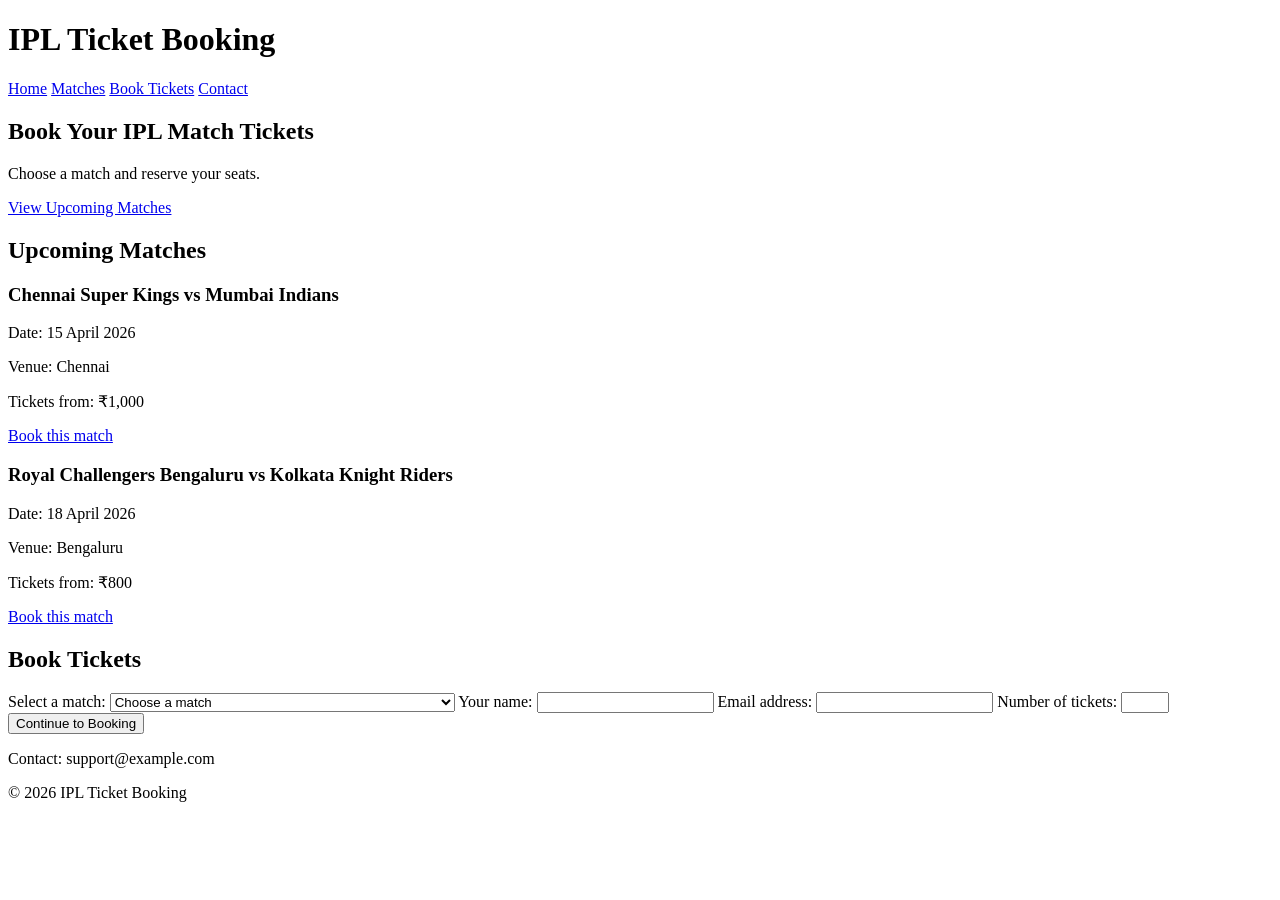
==== index.html @ a3421208 "activity 1" ====
<!DOCTYPE html>
<html lang="en">
<head>
  <meta charset="UTF-8">
  <meta name="viewport" content="width=device-width, initial-scale=1.0">
  <title>IPL Ticket Booking</title>
</head>
<body>

  <header>
    <h1>IPL Ticket Booking</h1>

    <nav aria-label="Main navigation">
      <a href="#home">Home</a>
      <a href="#matches">Matches</a>
      <a href="#booking">Book Tickets</a>
      <a href="#contact">Contact</a>
    </nav>
  </header>

  <main>
    <section id="home">
      <h2>Book Your IPL Match Tickets</h2>
      <p>Choose a match and reserve your seats.</p>
      <a href="#matches">View Upcoming Matches</a>
    </section>

    <section id="matches">
      <h2>Upcoming Matches</h2>

      <article>
        <h3>Chennai Super Kings vs Mumbai Indians</h3>
        <p>Date: 15 April 2026</p>
        <p>Venue: Chennai</p>
        <p>Tickets from: ₹1,000</p>
        <a href="#booking">Book this match</a>
      </article>

      <article>
        <h3>Royal Challengers Bengaluru vs Kolkata Knight Riders</h3>
        <p>Date: 18 April 2026</p>
        <p>Venue: Bengaluru</p>
        <p>Tickets from: ₹800</p>
        <a href="#booking">Book this match</a>
      </article>
    </section>

    <section id="booking">
      <h2>Book Tickets</h2>

      <form action="#" method="post">
        <label for="match">Select a match:</label>
        <select id="match" name="match" required>
          <option value="">Choose a match</option>
          <option value="csk-mi">Chennai Super Kings vs Mumbai Indians</option>
          <option value="rcb-kkr">Royal Challengers Bengaluru vs Kolkata Knight Riders</option>
        </select>

        <label for="name">Your name:</label>
        <input type="text" id="name" name="name" required>

        <label for="email">Email address:</label>
        <input type="email" id="email" name="email" required>

        <label for="tickets">Number of tickets:</label>
        <input type="number" id="tickets" name="tickets" min="1" max="10" required>

        <button type="submit">Continue to Booking</button>
      </form>
    </section>
  </main>

  <footer id="contact">
    <p>Contact: support@example.com</p>
    <p>&copy; 2026 IPL Ticket Booking</p>
  </footer>

</body>
</html>
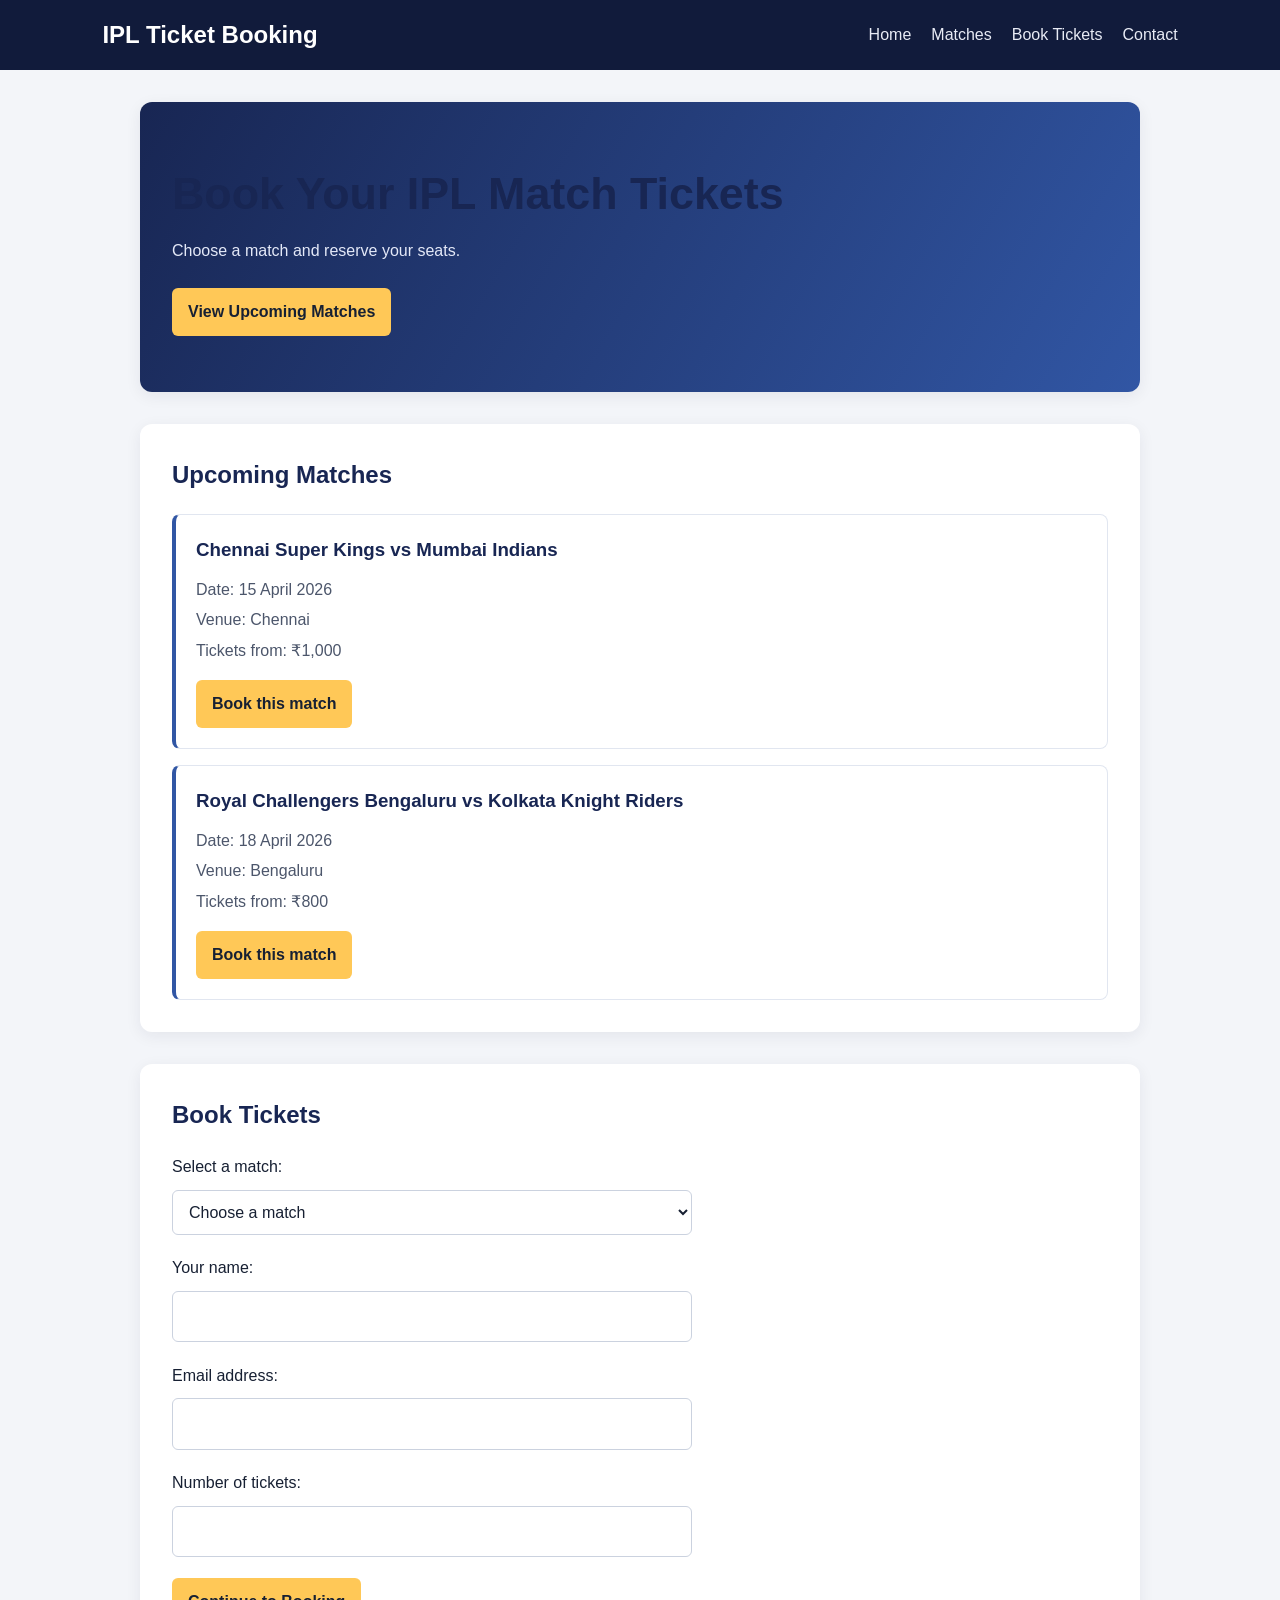
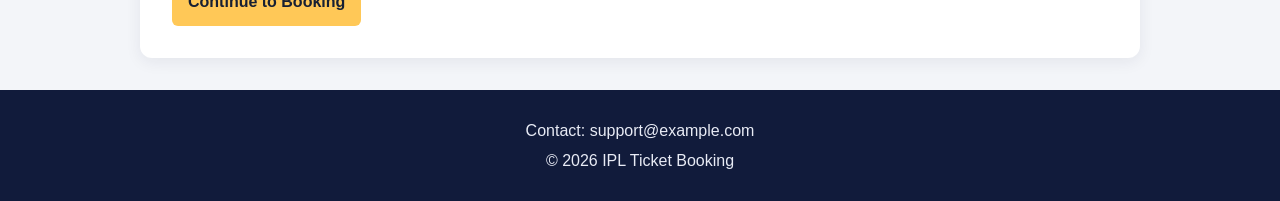
==== commit 5a06fe33: "the activity 2" ====
--- a/index.html
+++ b/index.html
@@ -4,6 +4,7 @@
   <meta charset="UTF-8">
   <meta name="viewport" content="width=device-width, initial-scale=1.0">
   <title>IPL Ticket Booking</title>
+  <link rel="stylesheet" href="style.css">
 </head>
 <body>
 
--- a/style.css
+++ b/style.css
@@ -0,0 +1,193 @@
+:root {
+  font-family: Arial, Helvetica, sans-serif;
+  color: #172033;
+  background-color: #f3f5f9;
+  font-synthesis: none;
+  text-rendering: optimizeLegibility;
+}
+
+* {
+  box-sizing: border-box;
+}
+
+body {
+  margin: 0;
+  line-height: 1.6;
+}
+
+header {
+  display: flex;
+  align-items: center;
+  justify-content: space-between;
+  gap: 1rem;
+  padding: 1rem 8%;
+  color: #fff;
+  background-color: #111b3b;
+}
+
+header h1 {
+  margin: 0;
+  font-size: 1.5rem;
+}
+
+nav {
+  display: flex;
+  flex-wrap: wrap;
+  gap: 1.25rem;
+}
+
+nav a,
+#home a,
+article a {
+  color: inherit;
+  text-decoration: none;
+}
+
+nav a {
+  color: #e8ebf5;
+}
+
+nav a:hover {
+  color: #ffc857;
+}
+
+main {
+  width: min(100% - 2rem, 1000px);
+  margin: 2rem auto;
+}
+
+section {
+  margin-bottom: 2rem;
+  padding: 2rem;
+  border-radius: 12px;
+  background-color: #fff;
+  box-shadow: 0 4px 16px rgb(23 32 51 / 7%);
+}
+
+#home {
+  padding: 3.5rem 2rem;
+  color: #fff;
+  background: linear-gradient(120deg, #182653, #3156a4);
+}
+
+#home h2 {
+  margin: 0 0 0.5rem;
+  font-size: clamp(1.8rem, 5vw, 2.8rem);
+}
+
+#home p {
+  margin: 0 0 1.5rem;
+  color: #e4e9f8;
+}
+
+#home a,
+article a,
+button {
+  display: inline-block;
+  padding: 0.7rem 1rem;
+  border: 0;
+  border-radius: 6px;
+  color: #172033;
+  background-color: #ffc857;
+  font: inherit;
+  font-weight: 700;
+  text-decoration: none;
+  cursor: pointer;
+}
+
+#home a:hover,
+article a:hover,
+button:hover {
+  background-color: #f2b533;
+}
+
+section h2 {
+  margin-top: 0;
+  color: #182653;
+}
+
+#matches article {
+  margin-top: 1rem;
+  padding: 1.25rem;
+  border: 1px solid #e1e6f0;
+  border-left: 4px solid #3156a4;
+  border-radius: 8px;
+}
+
+article h3 {
+  margin: 0 0 0.75rem;
+  color: #182653;
+}
+
+article p {
+  margin: 0.3rem 0;
+  color: #4c566b;
+}
+
+article a {
+  margin-top: 0.75rem;
+}
+
+form {
+  display: grid;
+  gap: 0.6rem;
+  max-width: 520px;
+}
+
+input,
+select {
+  width: 100%;
+  margin-bottom: 0.7rem;
+  padding: 0.75rem;
+  border: 1px solid #cbd2df;
+  border-radius: 6px;
+  color: #172033;
+  background-color: #fff;
+  font: inherit;
+}
+
+input:focus,
+select:focus {
+  outline: 2px solid #3156a4;
+  outline-offset: 1px;
+}
+
+button {
+  justify-self: start;
+}
+
+footer {
+  padding: 1.5rem;
+  color: #e8ebf5;
+  background-color: #111b3b;
+  text-align: center;
+}
+
+footer p {
+  margin: 0.25rem;
+}
+
+@media (max-width: 600px) {
+  header {
+    align-items: flex-start;
+    flex-direction: column;
+    padding: 1rem;
+  }
+
+  nav {
+    gap: 0.75rem 1rem;
+  }
+
+  main {
+    width: min(100% - 1rem, 1000px);
+    margin: 0.5rem auto;
+  }
+
+  section {
+    padding: 1.25rem;
+  }
+
+  #home {
+    padding: 2.5rem 1.25rem;
+  }
+}
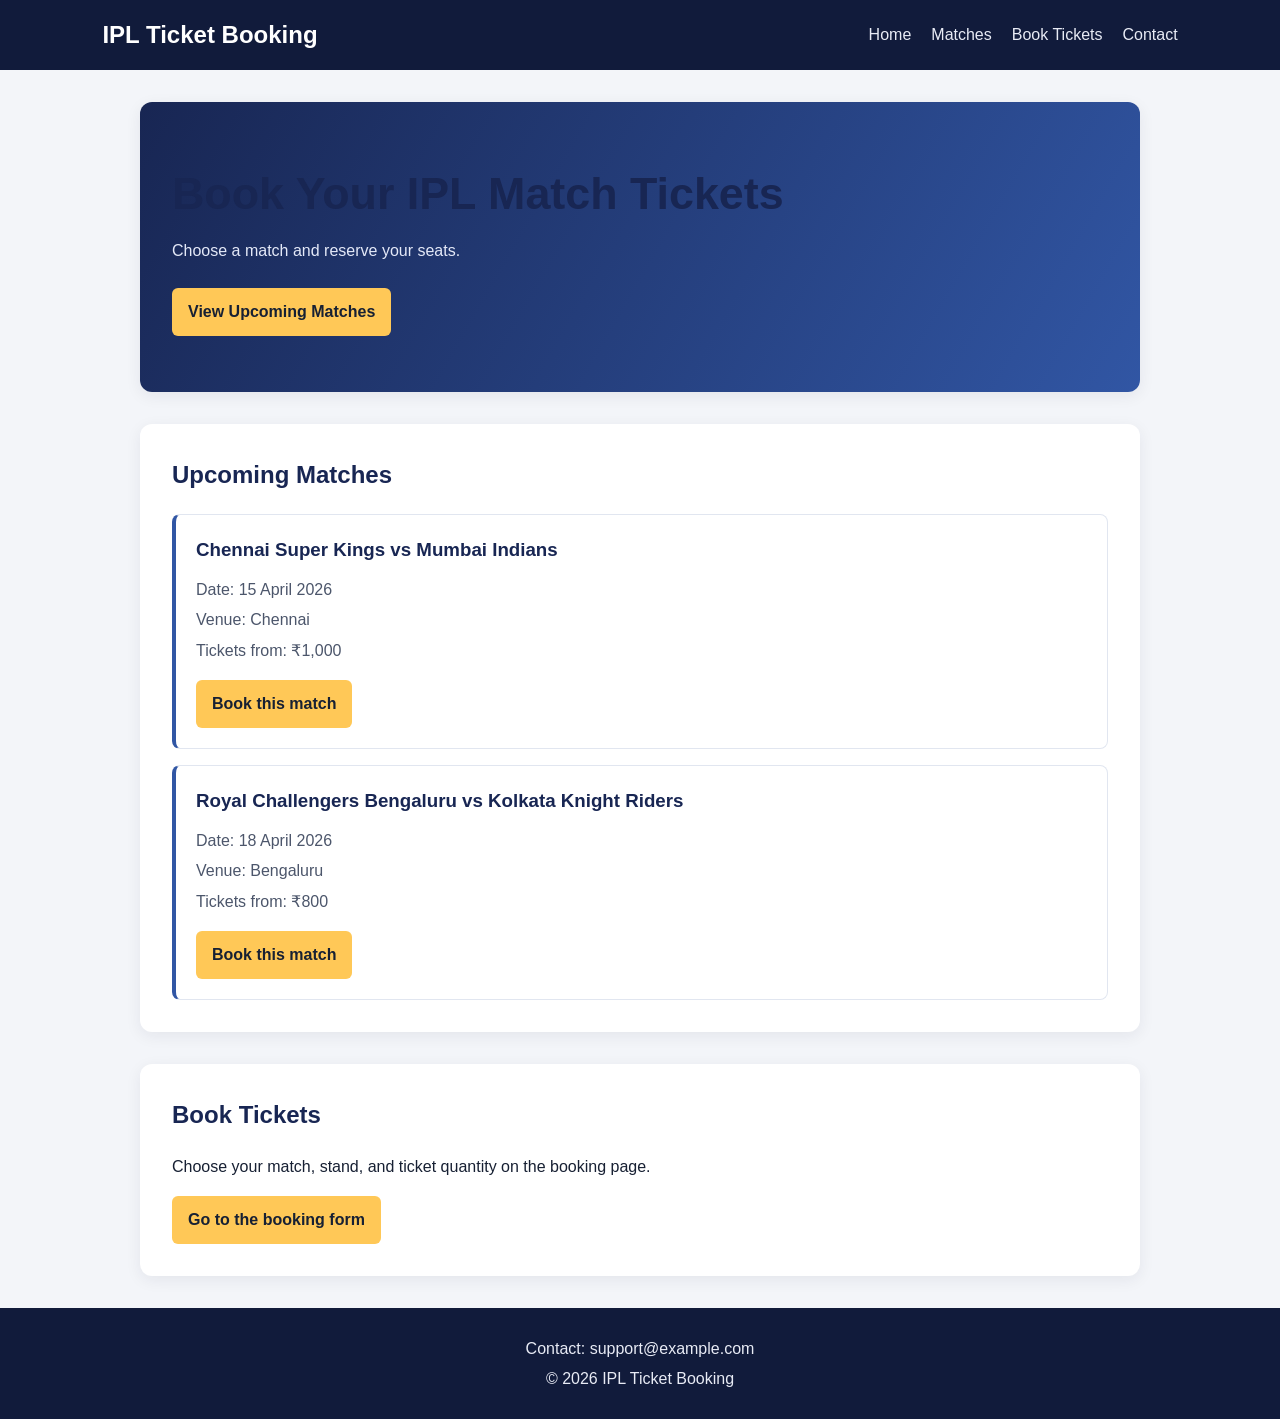
==== commit ff055ba3: "activity 3" ====
--- a/index.html
+++ b/index.html
@@ -14,7 +14,7 @@
     <nav aria-label="Main navigation">
       <a href="#home">Home</a>
       <a href="#matches">Matches</a>
-      <a href="#booking">Book Tickets</a>
+      <a href="booking.html">Book Tickets</a>
       <a href="#contact">Contact</a>
     </nav>
   </header>
@@ -34,7 +34,7 @@
         <p>Date: 15 April 2026</p>
         <p>Venue: Chennai</p>
         <p>Tickets from: ₹1,000</p>
-        <a href="#booking">Book this match</a>
+        <a href="booking.html">Book this match</a>
       </article>
 
       <article>
@@ -42,32 +42,14 @@
         <p>Date: 18 April 2026</p>
         <p>Venue: Bengaluru</p>
         <p>Tickets from: ₹800</p>
-        <a href="#booking">Book this match</a>
+        <a href="booking.html">Book this match</a>
       </article>
     </section>
 
     <section id="booking">
       <h2>Book Tickets</h2>
-
-      <form action="#" method="post">
-        <label for="match">Select a match:</label>
-        <select id="match" name="match" required>
-          <option value="">Choose a match</option>
-          <option value="csk-mi">Chennai Super Kings vs Mumbai Indians</option>
-          <option value="rcb-kkr">Royal Challengers Bengaluru vs Kolkata Knight Riders</option>
-        </select>
-
-        <label for="name">Your name:</label>
-        <input type="text" id="name" name="name" required>
-
-        <label for="email">Email address:</label>
-        <input type="email" id="email" name="email" required>
-
-        <label for="tickets">Number of tickets:</label>
-        <input type="number" id="tickets" name="tickets" min="1" max="10" required>
-
-        <button type="submit">Continue to Booking</button>
-      </form>
+      <p>Choose your match, stand, and ticket quantity on the booking page.</p>
+      <a href="booking.html">Go to the booking form</a>
     </section>
   </main>
 
--- a/style.css
+++ b/style.css
@@ -81,6 +81,7 @@
 }
 
 #home a,
+#booking a,
 article a,
 button {
   display: inline-block;
@@ -96,6 +97,7 @@
 }
 
 #home a:hover,
+#booking a:hover,
 article a:hover,
 button:hover {
   background-color: #f2b533;
@@ -134,7 +136,7 @@
   max-width: 520px;
 }
 
-input,
+input:not([type="radio"]),
 select {
   width: 100%;
   margin-bottom: 0.7rem;
@@ -152,8 +154,49 @@
   outline-offset: 1px;
 }
 
+fieldset {
+  display: grid;
+  gap: 0.5rem;
+  margin: 0.5rem 0 1rem;
+  padding: 1rem;
+  border: 1px solid #cbd2df;
+  border-radius: 6px;
+}
+
+legend {
+  padding: 0 0.35rem;
+  color: #182653;
+  font-weight: 700;
+}
+
+.radio-option {
+  display: flex;
+  align-items: center;
+  gap: 0.5rem;
+}
+
+.radio-option input {
+  margin: 0;
+  accent-color: #3156a4;
+}
+
+.form-actions {
+  display: flex;
+  flex-wrap: wrap;
+  gap: 0.75rem;
+}
+
 button {
   justify-self: start;
+}
+
+.reset-button {
+  color: #fff;
+  background-color: #596579;
+}
+
+.reset-button:hover {
+  background-color: #414c5e;
 }
 
 footer {
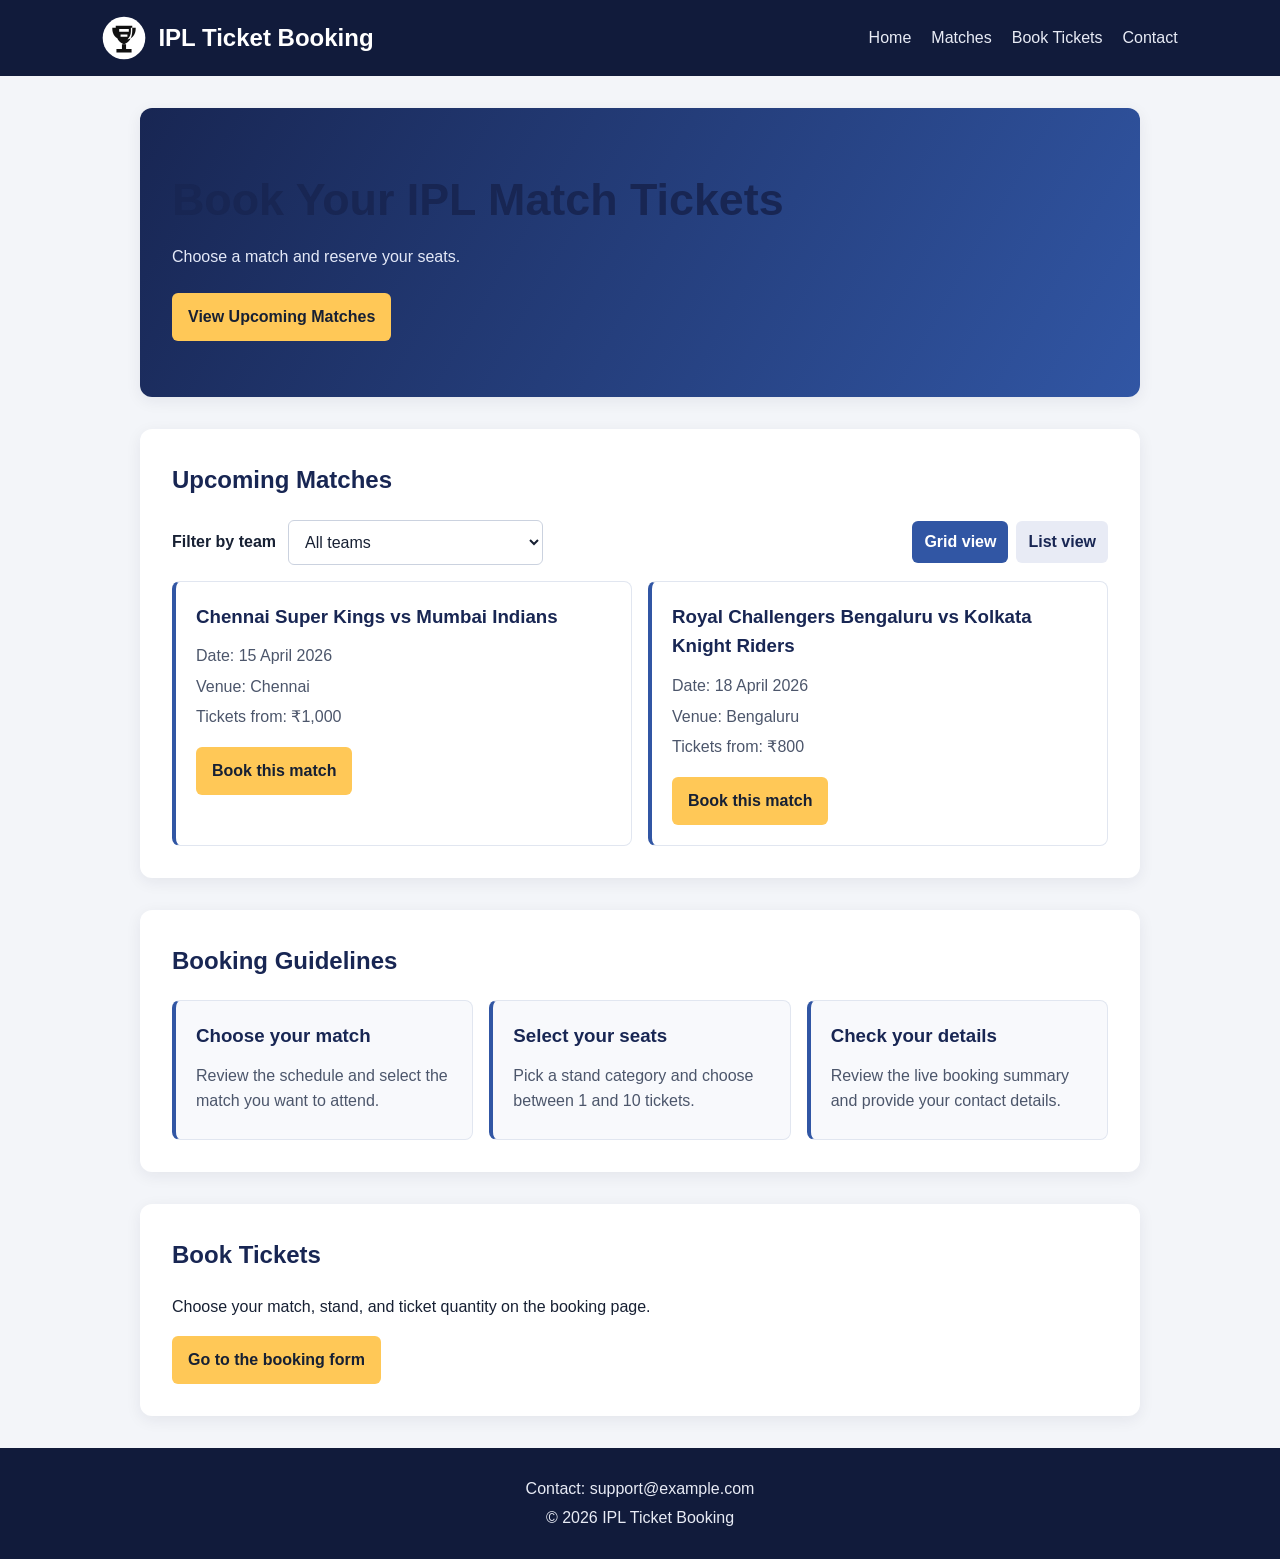
==== commit 5be5f145: "updating the website" ====
--- a/index.html
+++ b/index.html
@@ -5,13 +5,23 @@
   <meta name="viewport" content="width=device-width, initial-scale=1.0">
   <title>IPL Ticket Booking</title>
   <link rel="stylesheet" href="style.css">
+  <script src="app.js" defer></script>
 </head>
 <body>
 
-  <header>
-    <h1>IPL Ticket Booking</h1>
+  <header class="site-header">
+    <div class="brand">
+      <img src="trophy-logo.svg" alt="" width="44" height="44">
+      <h1>IPL Ticket Booking</h1>
+    </div>
 
-    <nav aria-label="Main navigation">
+    <button class="menu-toggle" id="menu-toggle" type="button" aria-label="Toggle navigation" aria-controls="main-nav" aria-expanded="false">
+      <span></span>
+      <span></span>
+      <span></span>
+    </button>
+
+    <nav id="main-nav" aria-label="Main navigation">
       <a href="#home">Home</a>
       <a href="#matches">Matches</a>
       <a href="booking.html">Book Tickets</a>
@@ -29,21 +39,57 @@
     <section id="matches">
       <h2>Upcoming Matches</h2>
 
-      <article>
-        <h3>Chennai Super Kings vs Mumbai Indians</h3>
-        <p>Date: 15 April 2026</p>
-        <p>Venue: Chennai</p>
-        <p>Tickets from: ₹1,000</p>
-        <a href="booking.html">Book this match</a>
-      </article>
+      <div class="match-controls">
+        <label for="team-filter">Filter by team</label>
+        <select id="team-filter">
+          <option value="all">All teams</option>
+          <option value="CSK">Chennai Super Kings</option>
+          <option value="MI">Mumbai Indians</option>
+          <option value="RCB">Royal Challengers Bengaluru</option>
+          <option value="KKR">Kolkata Knight Riders</option>
+        </select>
 
-      <article>
-        <h3>Royal Challengers Bengaluru vs Kolkata Knight Riders</h3>
-        <p>Date: 18 April 2026</p>
-        <p>Venue: Bengaluru</p>
-        <p>Tickets from: ₹800</p>
-        <a href="booking.html">Book this match</a>
-      </article>
+        <div class="view-controls" role="group" aria-label="Match display">
+          <button type="button" class="view-toggle" data-view="grid" aria-pressed="true">Grid view</button>
+          <button type="button" class="view-toggle" data-view="list" aria-pressed="false">List view</button>
+        </div>
+      </div>
+
+      <div class="match-grid" id="match-grid">
+        <article class="match-card" data-teams="CSK MI">
+          <h3>Chennai Super Kings vs Mumbai Indians</h3>
+          <p>Date: 15 April 2026</p>
+          <p>Venue: Chennai</p>
+          <p>Tickets from: ₹1,000</p>
+          <a href="booking.html?match=csk-mi">Book this match</a>
+        </article>
+
+        <article class="match-card" data-teams="RCB KKR">
+          <h3>Royal Challengers Bengaluru vs Kolkata Knight Riders</h3>
+          <p>Date: 18 April 2026</p>
+          <p>Venue: Bengaluru</p>
+          <p>Tickets from: ₹800</p>
+          <a href="booking.html?match=rcb-kkr">Book this match</a>
+        </article>
+      </div>
+    </section>
+
+    <section id="guidelines">
+      <h2>Booking Guidelines</h2>
+      <div class="guideline-grid">
+        <article class="guideline-card">
+          <h3>Choose your match</h3>
+          <p>Review the schedule and select the match you want to attend.</p>
+        </article>
+        <article class="guideline-card">
+          <h3>Select your seats</h3>
+          <p>Pick a stand category and choose between 1 and 10 tickets.</p>
+        </article>
+        <article class="guideline-card">
+          <h3>Check your details</h3>
+          <p>Review the live booking summary and provide your contact details.</p>
+        </article>
+      </div>
     </section>
 
     <section id="booking">
--- a/style.css
+++ b/style.css
@@ -15,6 +15,10 @@
   line-height: 1.6;
 }
 
+html {
+  scroll-behavior: smooth;
+}
+
 header {
   display: flex;
   align-items: center;
@@ -25,7 +29,18 @@
   background-color: #111b3b;
 }
 
-header h1 {
+.brand {
+  display: flex;
+  align-items: center;
+  gap: 0.75rem;
+}
+
+.brand img {
+  display: block;
+  flex: 0 0 auto;
+}
+
+.brand h1 {
   margin: 0;
   font-size: 1.5rem;
 }
@@ -49,6 +64,10 @@
 
 nav a:hover {
   color: #ffc857;
+}
+
+.menu-toggle {
+  display: none;
 }
 
 main {
@@ -108,14 +127,72 @@
   color: #182653;
 }
 
-#matches article {
-  margin-top: 1rem;
+.match-controls {
+  display: flex;
+  align-items: center;
+  flex-wrap: wrap;
+  gap: 0.75rem;
+  margin-bottom: 1rem;
+}
+
+.match-controls label {
+  font-weight: 700;
+}
+
+.match-controls select {
+  width: auto;
+  min-width: 12rem;
+  margin: 0;
+}
+
+.view-controls {
+  display: flex;
+  gap: 0.5rem;
+  margin-left: auto;
+}
+
+.view-toggle {
+  padding: 0.5rem 0.75rem;
+  color: #182653;
+  background-color: #e8ebf5;
+}
+
+.view-toggle[aria-pressed="true"] {
+  color: #fff;
+  background-color: #3156a4;
+}
+
+.match-grid,
+.guideline-grid {
+  display: grid;
+  grid-template-columns: repeat(2, minmax(0, 1fr));
+  gap: 1rem;
+}
+
+.match-grid.list-view {
+  grid-template-columns: 1fr;
+}
+
+.match-card,
+.guideline-card {
   padding: 1.25rem;
   border: 1px solid #e1e6f0;
   border-left: 4px solid #3156a4;
   border-radius: 8px;
 }
 
+.match-card[hidden] {
+  display: none;
+}
+
+.guideline-grid {
+  grid-template-columns: repeat(3, minmax(0, 1fr));
+}
+
+.guideline-card {
+  background-color: #f8f9fc;
+}
+
 article h3 {
   margin: 0 0 0.75rem;
   color: #182653;
@@ -134,6 +211,44 @@
   display: grid;
   gap: 0.6rem;
   max-width: 520px;
+}
+
+#booking-summary {
+  max-width: 520px;
+  margin-top: 2rem;
+  padding: 1.25rem;
+  border: 1px solid #e1e6f0;
+  border-left: 4px solid #3156a4;
+  border-radius: 8px;
+  background-color: #f8f9fc;
+}
+
+#booking-summary h3 {
+  margin: 0 0 0.75rem;
+  color: #182653;
+}
+
+#booking-summary dl {
+  display: grid;
+  gap: 0.5rem;
+  margin: 0;
+}
+
+#booking-summary dl > div {
+  display: flex;
+  justify-content: space-between;
+  gap: 1rem;
+}
+
+#booking-summary dd {
+  margin: 0;
+  text-align: right;
+}
+
+#booking-summary .summary-total-row {
+  padding-top: 0.5rem;
+  border-top: 1px solid #cbd2df;
+  font-weight: 700;
 }
 
 input:not([type="radio"]),
@@ -210,15 +325,65 @@
   margin: 0.25rem;
 }
 
+#toast {
+  position: fixed;
+  right: 1rem;
+  bottom: 1rem;
+  z-index: 1;
+  max-width: min(24rem, calc(100vw - 2rem));
+  padding: 0.85rem 1rem;
+  border-radius: 8px;
+  color: #fff;
+  background-color: #182653;
+  box-shadow: 0 4px 16px rgb(23 32 51 / 20%);
+}
+
+@media (prefers-reduced-motion: reduce) {
+  html {
+    scroll-behavior: auto;
+  }
+}
+
+@media (max-width: 800px) {
+  .match-grid,
+  .guideline-grid {
+    grid-template-columns: 1fr;
+  }
+}
+
 @media (max-width: 600px) {
   header {
-    align-items: flex-start;
+    flex-wrap: wrap;
+    padding: 1rem;
+  }
+
+  .menu-toggle {
+    display: grid;
+    gap: 5px;
+    padding: 0.65rem;
+    background: transparent;
+  }
+
+  .menu-toggle:hover {
+    background: rgb(255 255 255 / 12%);
+  }
+
+  .menu-toggle span {
+    width: 1.4rem;
+    height: 2px;
+    background-color: #fff;
+  }
+
+  .site-header nav {
+    display: none;
+    flex-basis: 100%;
     flex-direction: column;
-    padding: 1rem;
-  }
-
-  nav {
-    gap: 0.75rem 1rem;
+    gap: 0.75rem;
+    padding-top: 0.5rem;
+  }
+
+  .site-header.nav-open nav {
+    display: flex;
   }
 
   main {
@@ -233,4 +398,20 @@
   #home {
     padding: 2.5rem 1.25rem;
   }
-}
+
+  .match-grid,
+  .match-grid.list-view,
+  .guideline-grid {
+    grid-template-columns: 1fr;
+  }
+
+  .view-controls {
+    width: 100%;
+    margin-left: 0;
+  }
+
+  .match-controls select {
+    flex: 1;
+    min-width: 0;
+  }
+}
